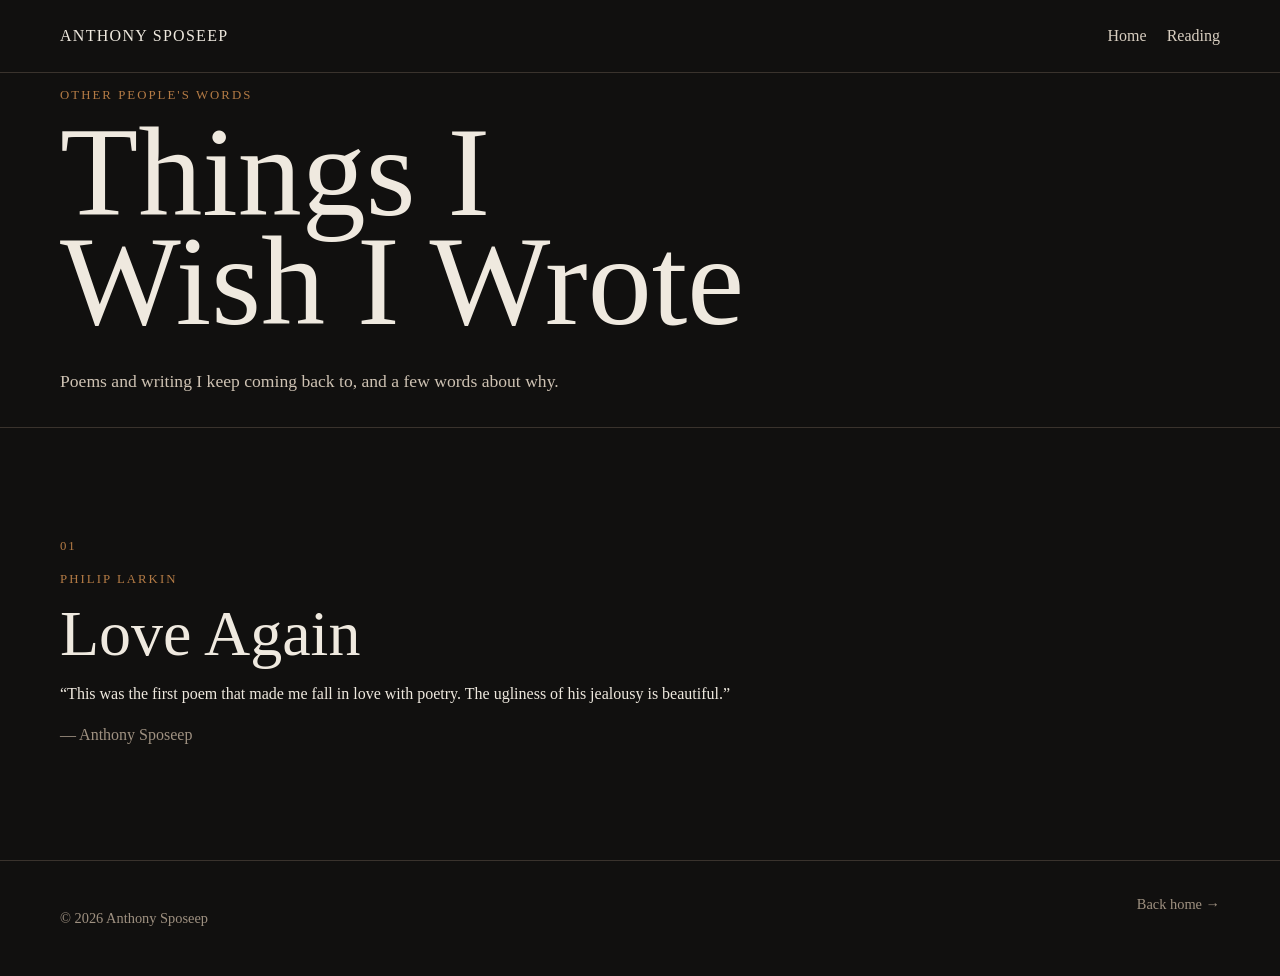
==== reading.html @ 292f917d "Create reading page for favorite poems" ====
<!doctype html>
<html lang="en">
<head>
  <meta charset="utf-8">
  <meta name="viewport" content="width=device-width, initial-scale=1">
  <meta name="description" content="Poems and other writing Anthony Sposeep loves, with personal notes on the work.">
  <meta name="theme-color" content="#11100f">
  <title>Reading | Anthony Sposeep</title>
  <link rel="icon" href="favicon.svg" type="image/svg+xml">
  <link rel="stylesheet" href="styles.css">
</head>
<body>
  <a class="skip-link" href="#main">Skip to content</a>
  <header class="site-header">
    <div class="shell nav-wrap">
      <a class="wordmark" href="index.html" aria-label="Anthony Sposeep home">Anthony Sposeep</a>
      <nav class="nav" aria-label="Primary navigation">
        <a href="index.html">Home</a>
        <a href="reading.html" aria-current="page">Reading</a>
      </nav>
    </div>
  </header>

  <main id="main">
    <section class="reading-hero shell">
      <p class="eyebrow">Other people's words</p>
      <h1>Things I<br>Wish I Wrote</h1>
      <p class="hero-intro">Poems and writing I keep coming back to, and a few words about why.</p>
    </section>

    <section class="section">
      <div class="shell reading-list">
        <article class="reading-entry">
          <div class="reading-meta">
            <p class="section-number">01</p>
            <p class="eyebrow">Philip Larkin</p>
          </div>
          <div class="reading-copy">
            <h2>Love Again</h2>
            <p class="reading-note">“This was the first poem that made me fall in love with poetry. The ugliness of his jealousy is beautiful.”</p>
            <p class="quiet">— Anthony Sposeep</p>
          </div>
        </article>
      </div>
    </section>
  </main>

  <footer class="site-footer">
    <div class="shell footer-wrap">
      <p>© 2026 Anthony Sposeep</p>
      <a href="index.html">Back home →</a>
    </div>
  </footer>
</body>
</html>
---- styles.css ----
body { margin: 0; background: #11100f; color: #efe9df; font-family: "Times New Roman", Times, serif; line-height: 1.55; }
a { color: inherit; text-decoration: none; }
.shell { width: min(calc(100% - 2rem), 1160px); margin: 0 auto; }
.site-header { position: sticky; top: 0; z-index: 10; background: #11100f; border-bottom: 1px solid #3a332d; }
.nav-wrap { min-height: 72px; display: flex; align-items: center; justify-content: space-between; }
.wordmark { text-transform: uppercase; letter-spacing: .08em; }
.nav { display: flex; gap: 1.25rem; color: #d8cec0; }
.hero { min-height: 75vh; display: grid; grid-template-columns: 1fr 1fr; gap: 4rem; align-items: center; padding: 5rem 0; }
.eyebrow { color: #b47b45; text-transform: uppercase; letter-spacing: .16em; font-size: .8rem; }
h1 { font-size: clamp(4.5rem,10vw,8rem); line-height: .85; font-weight: 400; margin: 0 0 2rem; }
.hero-line { font-size: 1.5rem; margin-bottom: .4rem; }
.hero-intro { color: #cec2b3; max-width: 34rem; font-size: 1.1rem; margin-bottom: 2rem; }
.text-link { border-bottom: 1px solid #b47b45; padding-bottom: .2rem; }
.cover-stage { display: grid; place-items: center; }
.book-cover { width: 360px; max-width: 80vw; aspect-ratio: 2/3; background: linear-gradient(145deg,#25201c,#090909 50%,#1b1714); border: 1px solid #3a332d; padding: 2.5rem; display: flex; flex-direction: column; justify-content: space-between; box-shadow: 0 30px 70px #000; }
.cover-kicker,.cover-author { text-transform: uppercase; letter-spacing: .18em; font-size: .75rem; color: #d8c8b5; }
.cover-title { font-size: clamp(2.7rem,5vw,4.2rem); line-height: .9; }
.section { border-top: 1px solid #3a332d; padding: 6rem 0; }
.two-col { display: grid; grid-template-columns: .7fr 1.3fr; gap: 4rem; }
.section-number { color: #b47b45; letter-spacing: .14em; font-size: .8rem; }
.section h2 { font-size: clamp(2.8rem,5vw,5rem); line-height: 1; font-weight: 400; margin: 0; }
.feature-card,.prose { max-width: 46rem; color: #ddd2c4; font-size: 1.2rem; }
.feature-card h3 { font-size: clamp(2rem,3vw,3.4rem); font-weight: 400; margin-top: 0; }
.about-content { display: grid; grid-template-columns: minmax(180px, 260px) 1fr; gap: 2rem; align-items: start; }
.about-cat { width: 100%; aspect-ratio: 4/5; object-fit: cover; object-position: center 38%; display: block; border: 1px solid #3a332d; }
.about-content .prose { max-width: 34rem; }
.about-content .prose p:first-child { margin-top: 0; }
.quiet { color: #9f9181; font-size: 1rem; }
.rule { height: 1px; background: #3a332d; margin: 2rem 0; }
.contact-button { display: inline-flex; align-items: center; gap: .65rem; margin-top: 1rem; padding: .85rem 1.15rem; border: 1px solid #b47b45; color: #efe9df; text-transform: uppercase; letter-spacing: .1em; font-size: .82rem; transition: background .2s ease, color .2s ease; }
.contact-button:hover,.contact-button:focus-visible { background: #b47b45; color: #11100f; outline: none; }
.site-footer { border-top: 1px solid #3a332d; padding: 2rem 0; color: #9f9181; font-size: .9rem; }
.footer-wrap { display: flex; justify-content: space-between; gap: 1rem; }
.skip-link { position: absolute; left: -9999px; }
.skip-link:focus { left: 1rem; top: 1rem; background: #efe9df; color: #11100f; padding: .6rem .8rem; z-index: 100; }
@media (max-width: 800px) { .hero,.two-col { grid-template-columns: 1fr; } .hero { min-height: auto; padding: 4rem 0 6rem; } .section { padding: 5rem 0; } .about-content { grid-template-columns: minmax(150px, 220px) 1fr; } }
@media (max-width: 560px) { .nav { gap: .8rem; font-size: .85rem; } .nav a:nth-child(2),.nav a:nth-child(3) { display: none; } .about-content { grid-template-columns: 1fr; } .about-cat { max-width: 320px; aspect-ratio: 4/5; } .footer-wrap { flex-direction: column; } }
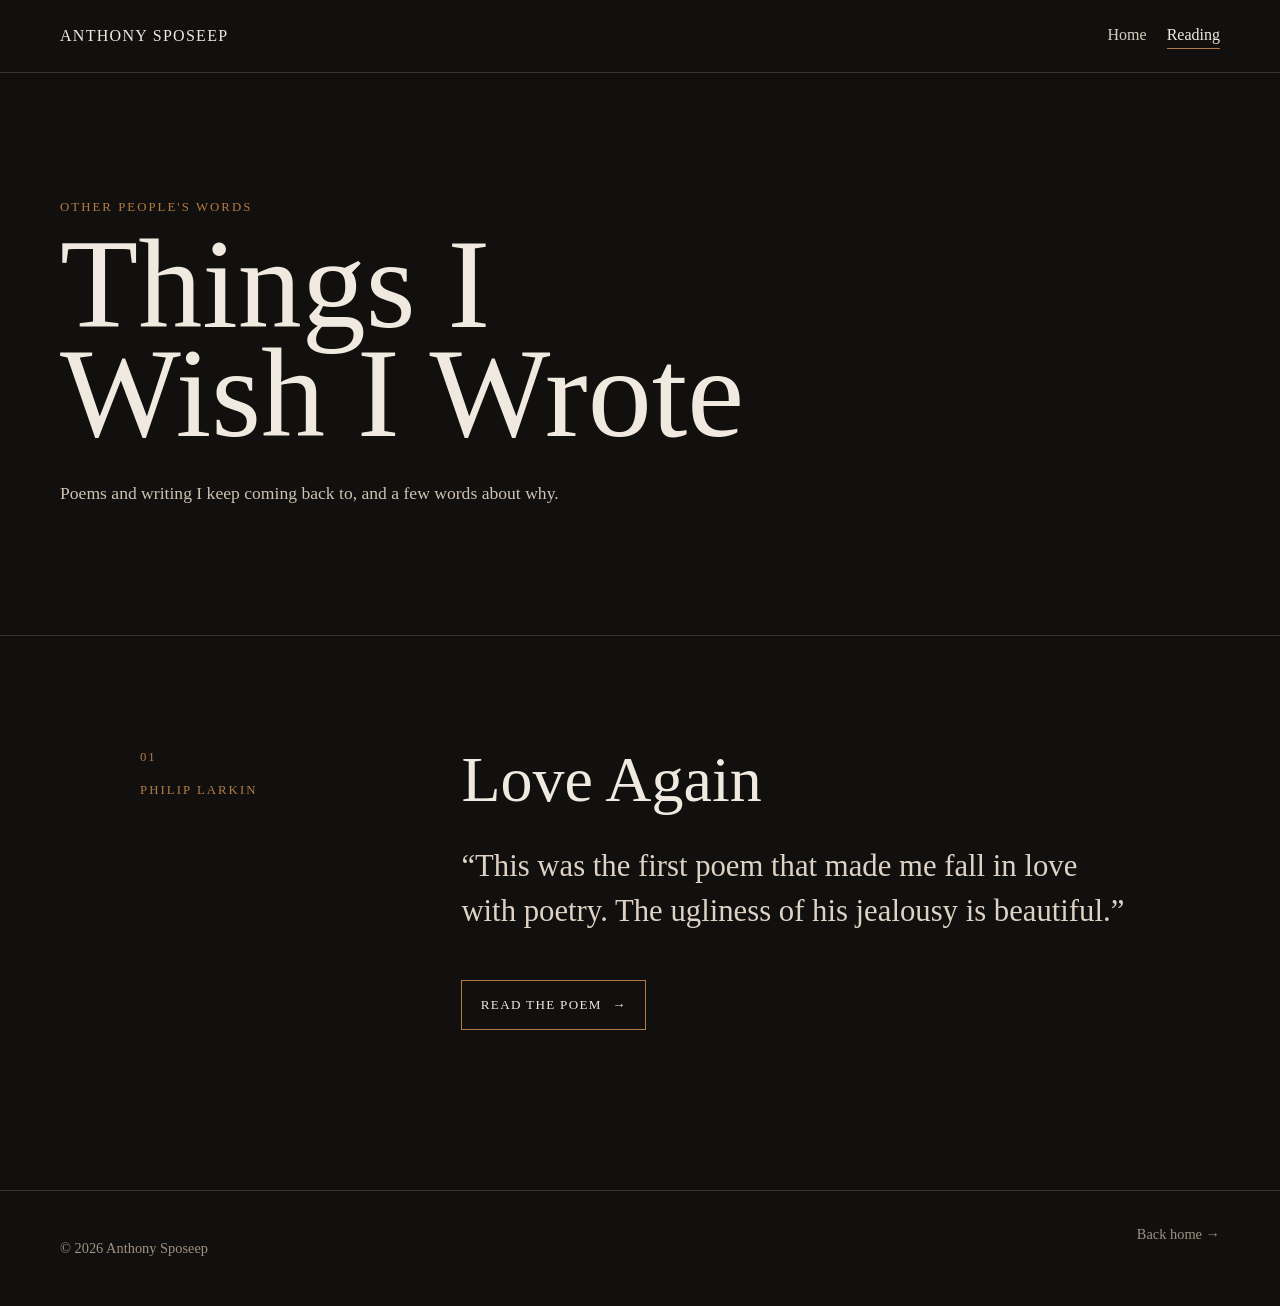
==== commit 71ac9806: "Add poem link and simplify reading note" ====
--- a/reading.html
+++ b/reading.html
@@ -38,7 +38,7 @@
           <div class="reading-copy">
             <h2>Love Again</h2>
             <p class="reading-note">“This was the first poem that made me fall in love with poetry. The ugliness of his jealousy is beautiful.”</p>
-            <p class="quiet">— Anthony Sposeep</p>
+            <a class="contact-button" href="https://www.poetryfoundation.org/poems/48424/love-again" target="_blank" rel="noopener noreferrer">Read the poem <span aria-hidden="true">→</span></a>
           </div>
         </article>
       </div>
--- a/styles.css
+++ b/styles.css
@@ -5,6 +5,7 @@
 .nav-wrap { min-height: 72px; display: flex; align-items: center; justify-content: space-between; }
 .wordmark { text-transform: uppercase; letter-spacing: .08em; }
 .nav { display: flex; gap: 1.25rem; color: #d8cec0; }
+.nav a[aria-current="page"] { color: #efe9df; border-bottom: 1px solid #b47b45; }
 .hero { min-height: 75vh; display: grid; grid-template-columns: 1fr 1fr; gap: 4rem; align-items: center; padding: 5rem 0; }
 .eyebrow { color: #b47b45; text-transform: uppercase; letter-spacing: .16em; font-size: .8rem; }
 h1 { font-size: clamp(4.5rem,10vw,8rem); line-height: .85; font-weight: 400; margin: 0 0 2rem; }
@@ -29,9 +30,16 @@
 .rule { height: 1px; background: #3a332d; margin: 2rem 0; }
 .contact-button { display: inline-flex; align-items: center; gap: .65rem; margin-top: 1rem; padding: .85rem 1.15rem; border: 1px solid #b47b45; color: #efe9df; text-transform: uppercase; letter-spacing: .1em; font-size: .82rem; transition: background .2s ease, color .2s ease; }
 .contact-button:hover,.contact-button:focus-visible { background: #b47b45; color: #11100f; outline: none; }
+.reading-hero { padding: 7rem 0 6rem; }
+.reading-hero h1 { max-width: 850px; }
+.reading-list { max-width: 1000px; }
+.reading-entry { display: grid; grid-template-columns: .55fr 1.45fr; gap: 4rem; padding: 1rem 0 4rem; }
+.reading-meta p { margin-top: 0; }
+.reading-copy h2 { font-size: clamp(2.7rem,5vw,5rem); line-height: 1; font-weight: 400; margin: 0 0 2rem; }
+.reading-note { color: #ddd2c4; font-size: clamp(1.35rem,2.4vw,2rem); line-height: 1.45; max-width: 42rem; }
 .site-footer { border-top: 1px solid #3a332d; padding: 2rem 0; color: #9f9181; font-size: .9rem; }
 .footer-wrap { display: flex; justify-content: space-between; gap: 1rem; }
 .skip-link { position: absolute; left: -9999px; }
 .skip-link:focus { left: 1rem; top: 1rem; background: #efe9df; color: #11100f; padding: .6rem .8rem; z-index: 100; }
-@media (max-width: 800px) { .hero,.two-col { grid-template-columns: 1fr; } .hero { min-height: auto; padding: 4rem 0 6rem; } .section { padding: 5rem 0; } .about-content { grid-template-columns: minmax(150px, 220px) 1fr; } }
-@media (max-width: 560px) { .nav { gap: .8rem; font-size: .85rem; } .nav a:nth-child(2),.nav a:nth-child(3) { display: none; } .about-content { grid-template-columns: 1fr; } .about-cat { max-width: 320px; aspect-ratio: 4/5; } .footer-wrap { flex-direction: column; } }
+@media (max-width: 800px) { .hero,.two-col,.reading-entry { grid-template-columns: 1fr; } .hero { min-height: auto; padding: 4rem 0 6rem; } .section { padding: 5rem 0; } .reading-hero { padding: 5rem 0 4rem; } .reading-entry { gap: 1rem; } .about-content { grid-template-columns: minmax(150px, 220px) 1fr; } }
+@media (max-width: 560px) { .nav { gap: .8rem; font-size: .85rem; } .nav a:nth-child(2),.nav a:nth-child(3) { display: none; } .about-content { grid-template-columns: 1fr; } .about-cat { max-width: 320px; aspect-ratio: 4/5; } .footer-wrap { flex-direction: column; } }
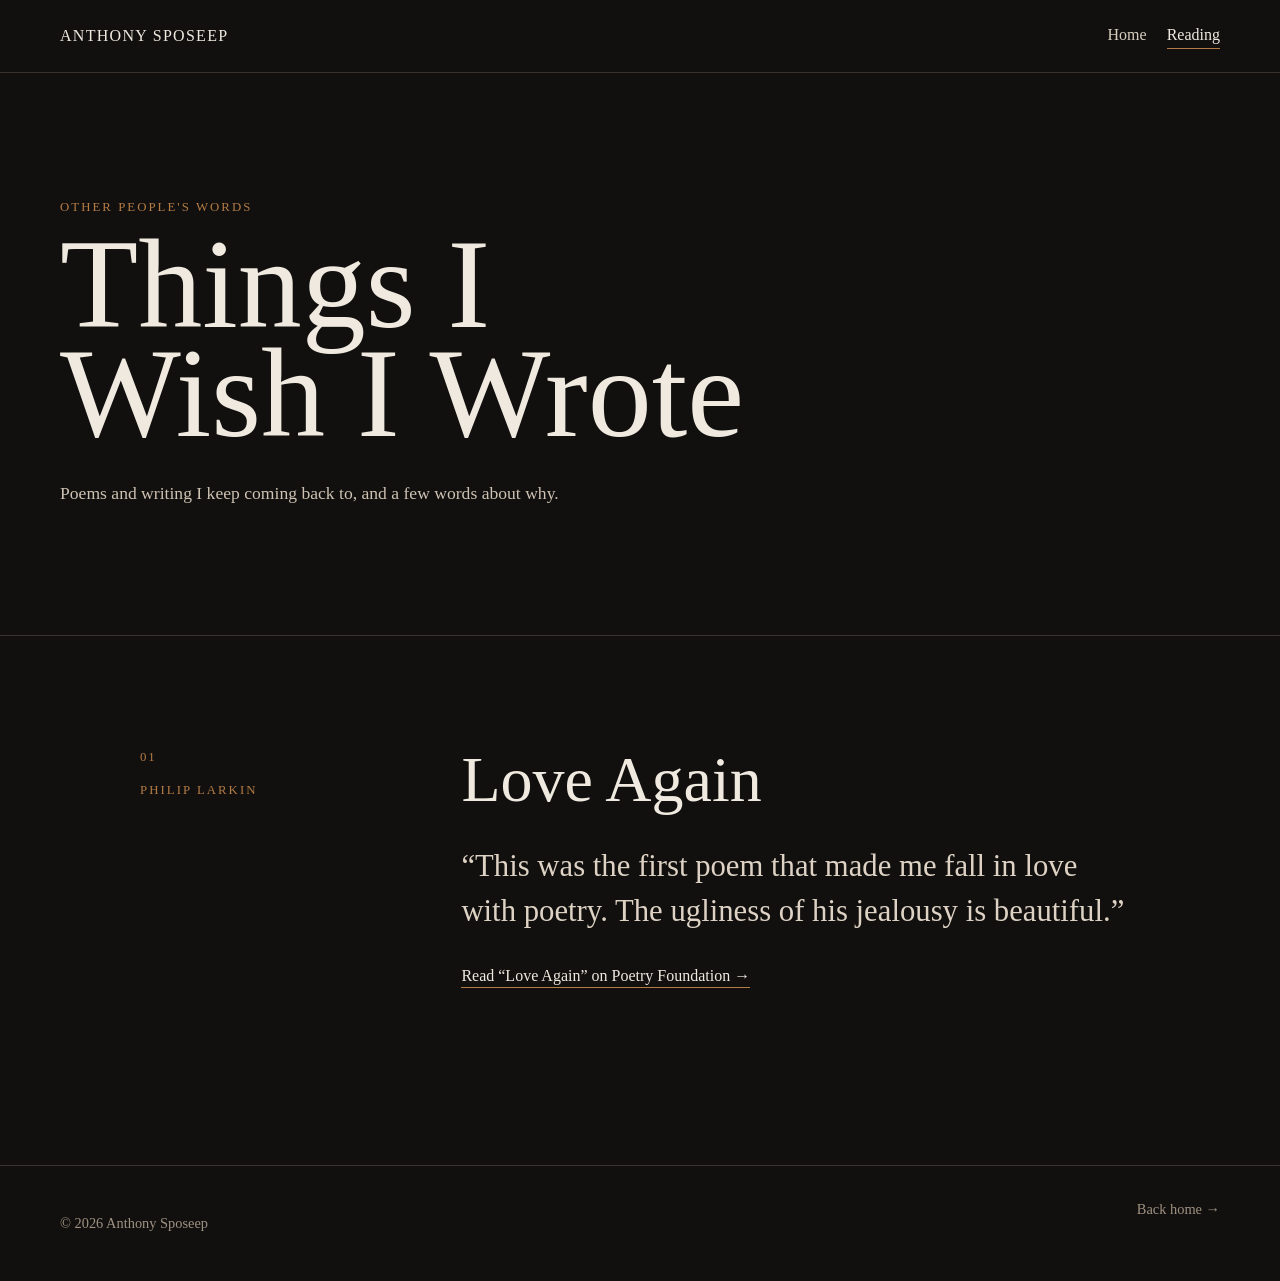
==== commit 24556452: "Finalize reading page note and poem link" ====
--- a/reading.html
+++ b/reading.html
@@ -7,7 +7,7 @@
   <meta name="theme-color" content="#11100f">
   <title>Reading | Anthony Sposeep</title>
   <link rel="icon" href="favicon.svg" type="image/svg+xml">
-  <link rel="stylesheet" href="styles.css">
+  <link rel="stylesheet" href="styles.css?v=3">
 </head>
 <body>
   <a class="skip-link" href="#main">Skip to content</a>
@@ -38,7 +38,7 @@
           <div class="reading-copy">
             <h2>Love Again</h2>
             <p class="reading-note">“This was the first poem that made me fall in love with poetry. The ugliness of his jealousy is beautiful.”</p>
-            <a class="contact-button" href="https://www.poetryfoundation.org/poems/48424/love-again" target="_blank" rel="noopener noreferrer">Read the poem <span aria-hidden="true">→</span></a>
+            <p><a class="text-link" href="https://www.poetryfoundation.org/poems/48424/love-again" target="_blank" rel="noopener noreferrer">Read “Love Again” on Poetry Foundation <span aria-hidden="true">→</span></a></p>
           </div>
         </article>
       </div>
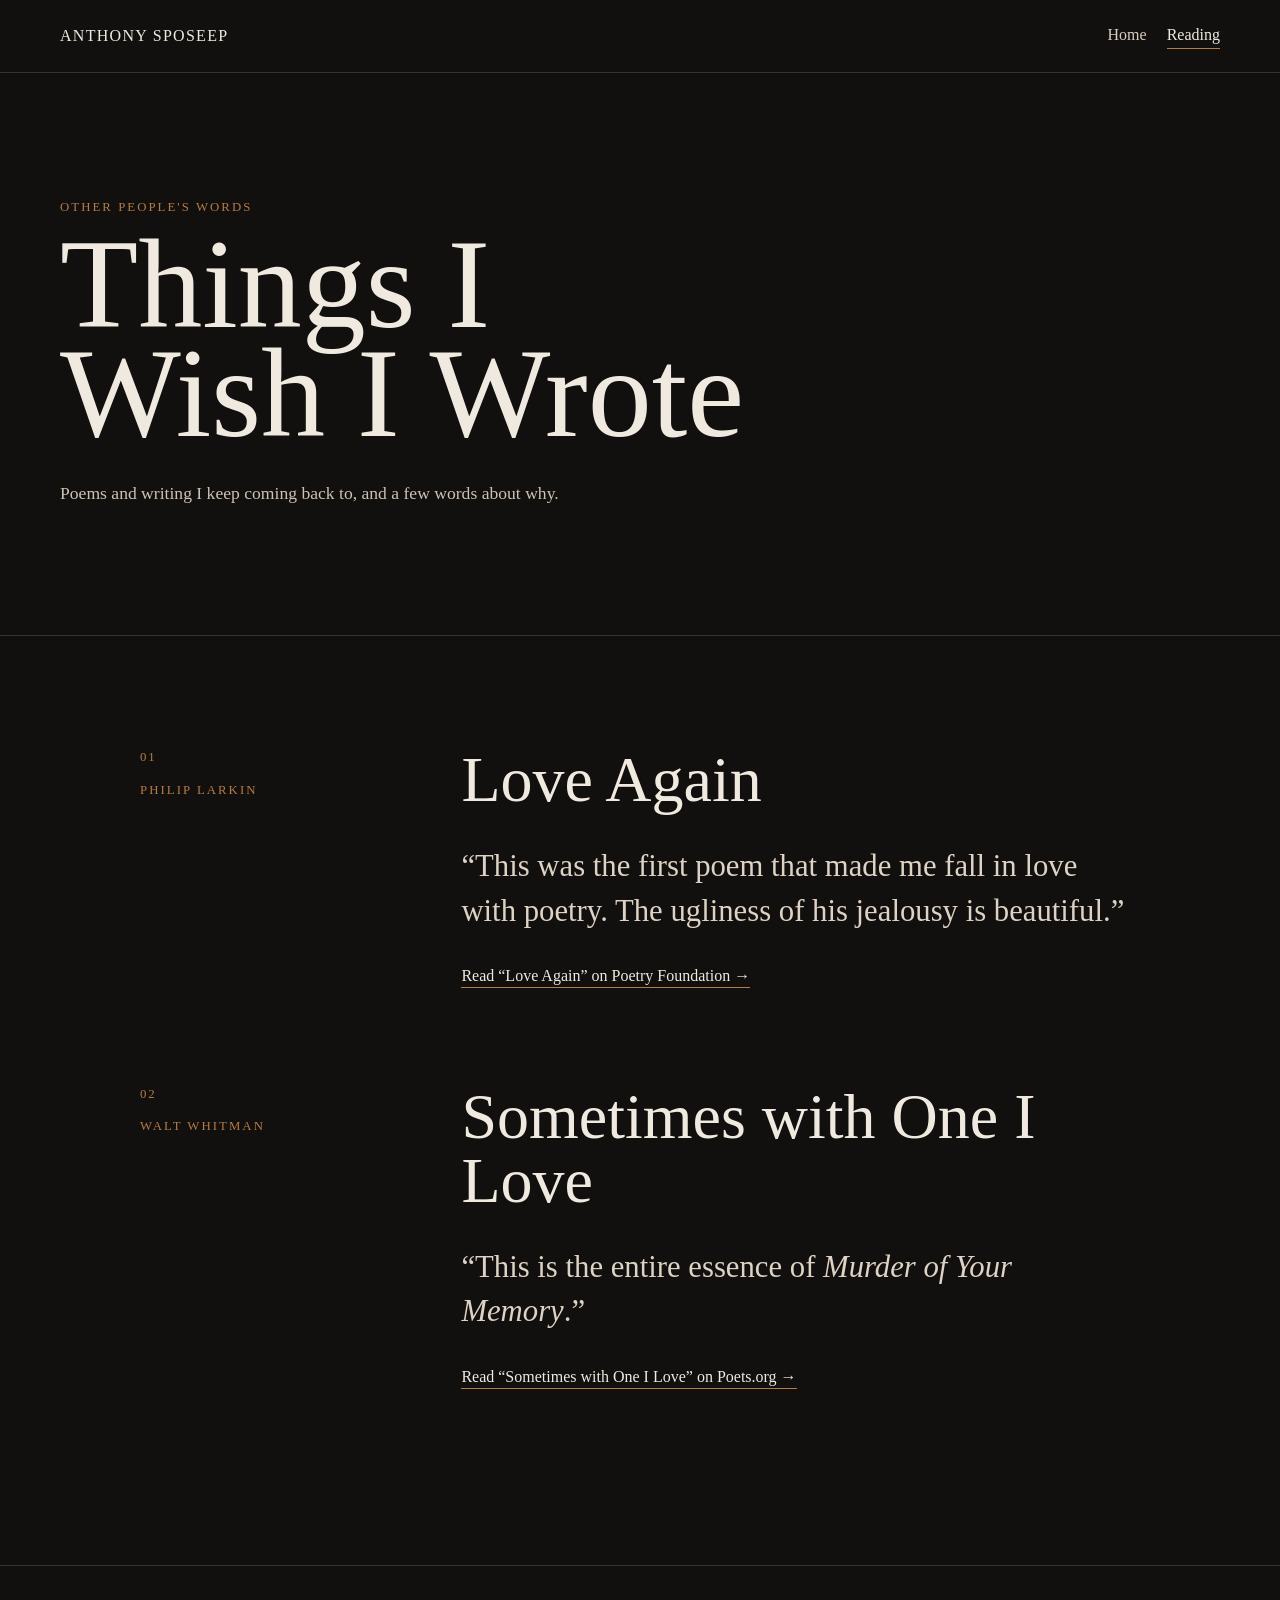
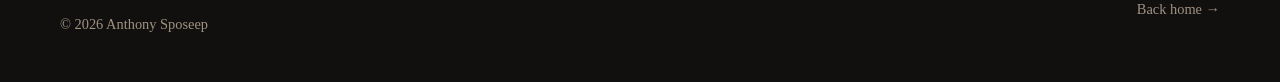
==== commit 0faaef1e: "Add Walt Whitman to reading notes" ====
--- a/reading.html
+++ b/reading.html
@@ -41,6 +41,18 @@
             <p><a class="text-link" href="https://www.poetryfoundation.org/poems/48424/love-again" target="_blank" rel="noopener noreferrer">Read “Love Again” on Poetry Foundation <span aria-hidden="true">→</span></a></p>
           </div>
         </article>
+
+        <article class="reading-entry">
+          <div class="reading-meta">
+            <p class="section-number">02</p>
+            <p class="eyebrow">Walt Whitman</p>
+          </div>
+          <div class="reading-copy">
+            <h2>Sometimes with One I Love</h2>
+            <p class="reading-note">“This is the entire essence of <em>Murder of Your Memory</em>.”</p>
+            <p><a class="text-link" href="https://poets.org/poem/sometimes-one-i-love" target="_blank" rel="noopener noreferrer">Read “Sometimes with One I Love” on Poets.org <span aria-hidden="true">→</span></a></p>
+          </div>
+        </article>
       </div>
     </section>
   </main>
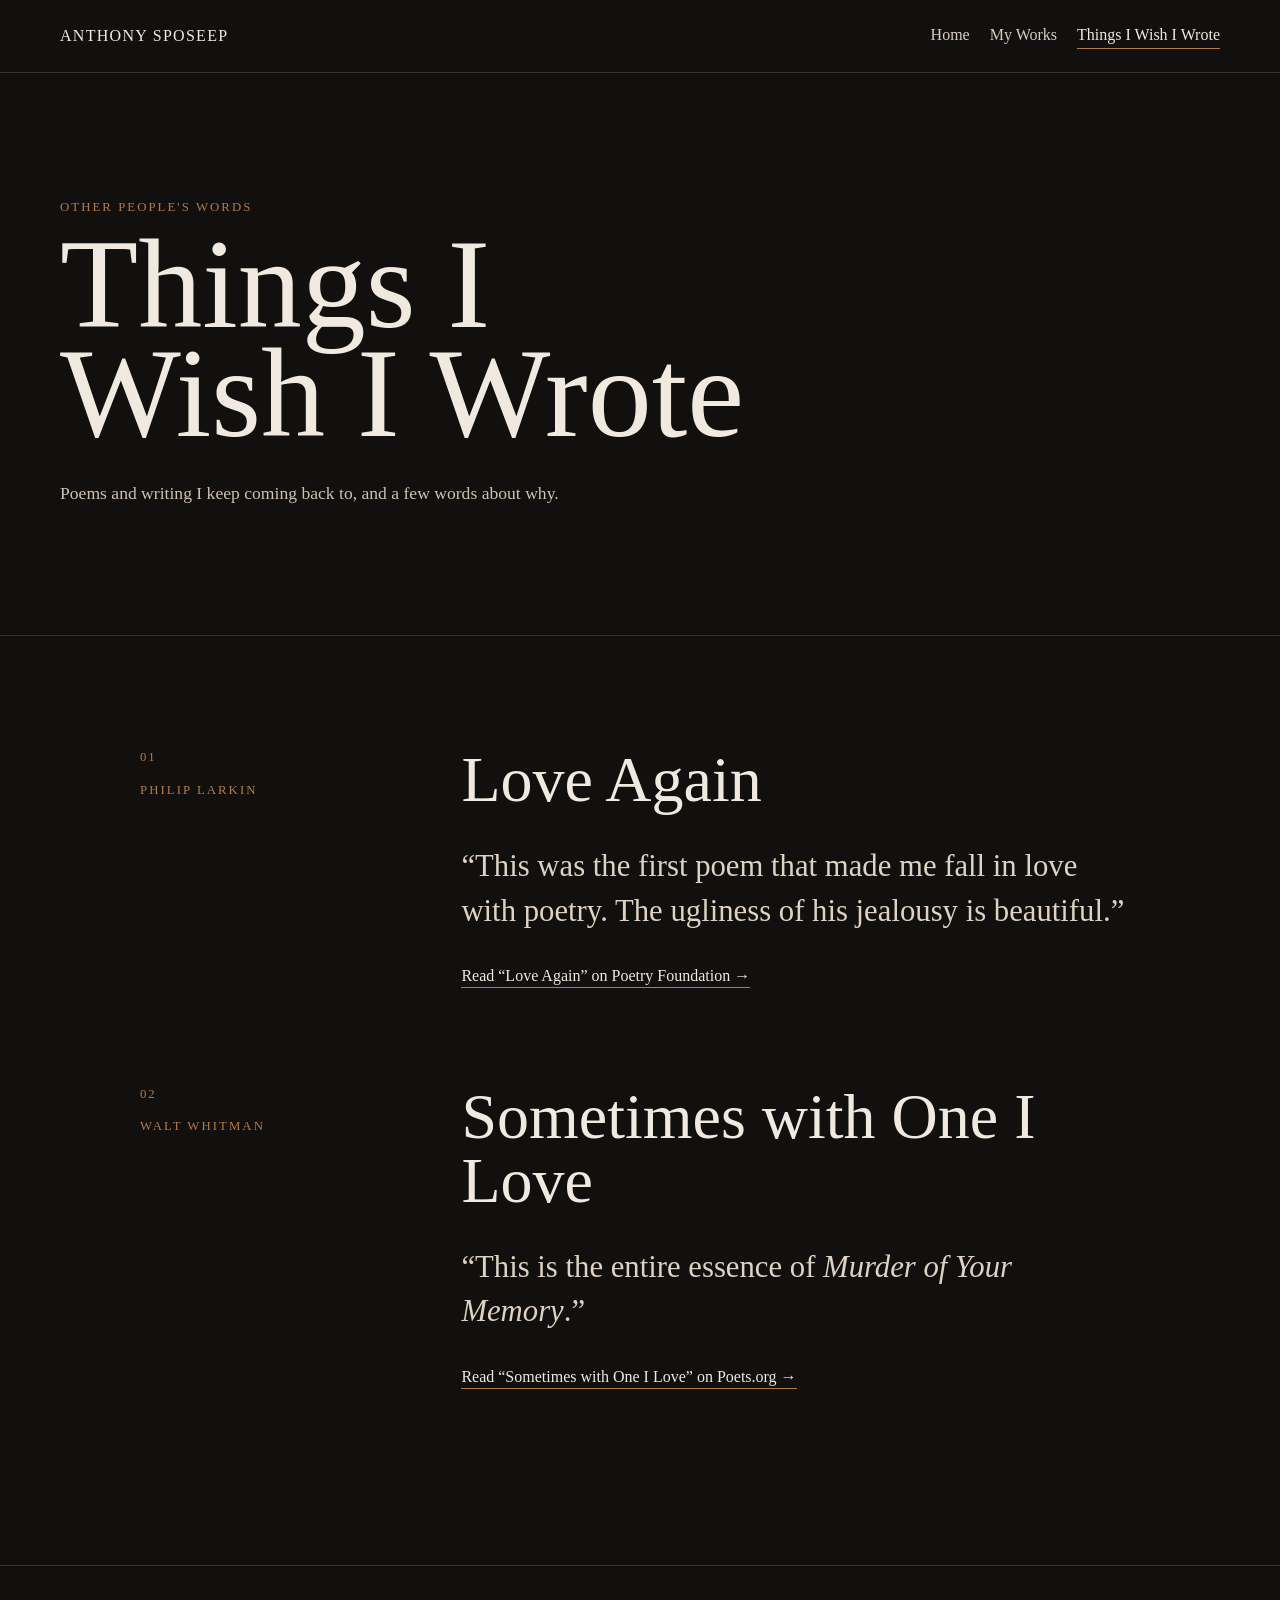
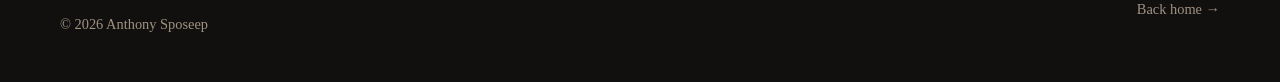
==== commit 6b138119: "Add My Works navigation" ====
--- a/reading.html
+++ b/reading.html
@@ -16,7 +16,8 @@
       <a class="wordmark" href="index.html" aria-label="Anthony Sposeep home">Anthony Sposeep</a>
       <nav class="nav" aria-label="Primary navigation">
         <a href="index.html">Home</a>
-        <a href="reading.html" aria-current="page">Reading</a>
+        <a href="works.html">My Works</a>
+        <a href="reading.html" aria-current="page">Things I Wish I Wrote</a>
       </nav>
     </div>
   </header>
